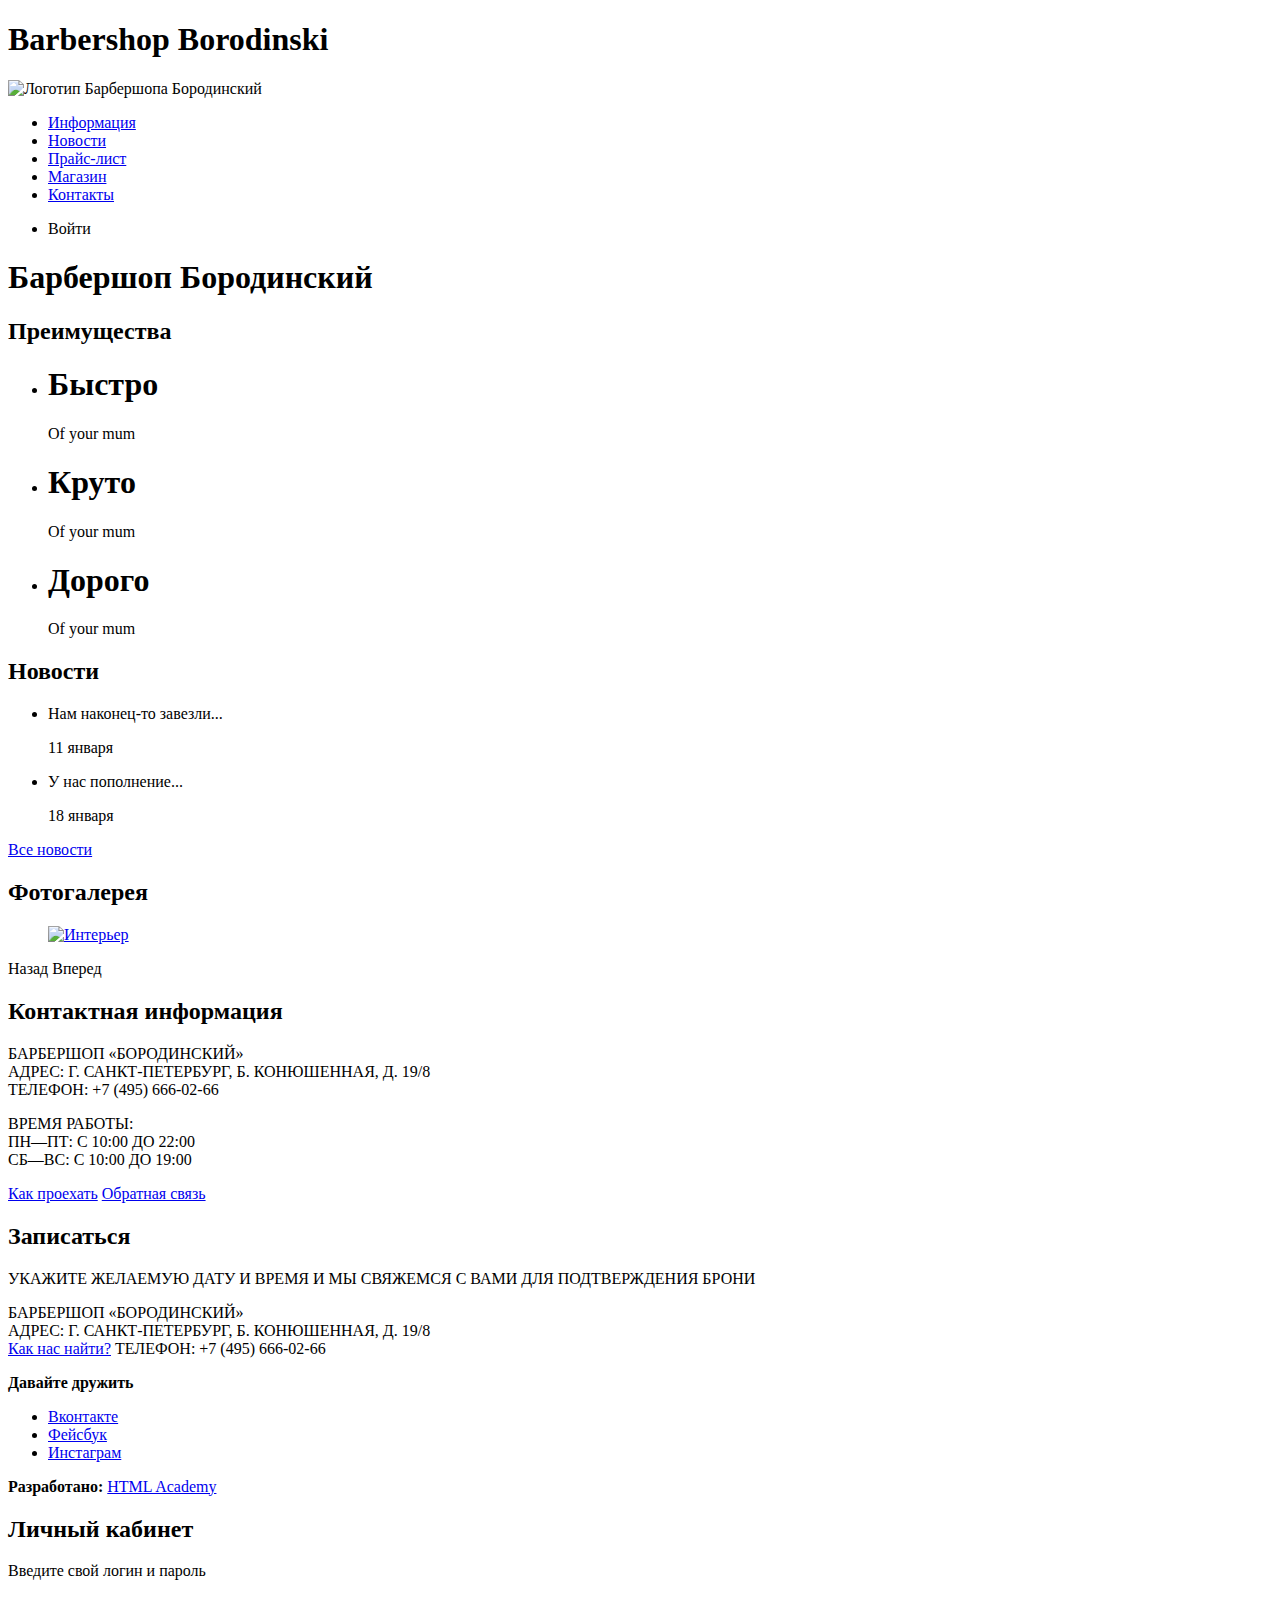
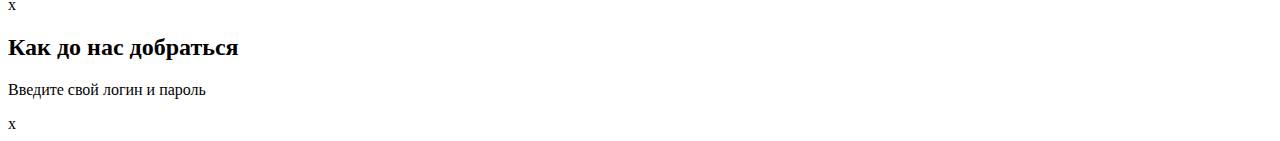
==== index.html @ 5ef3a06b "The first stage is completed" ====
<!DOCTYPE html>
<html lang="en">
<head>
    <meta charset="UTF-8">
    <meta name="viewport" content="width=device-width, initial-scale=1.0">
    <meta http-equiv="X-UA-Compatible" content="ie=edge">
    <title>Barbershop Borodinski</title>
    <link href="style.css" rel="stylesheet" type="text/css">
</head>
    <body class ="home">
        <div class="container">
        <header class="main-header">
            <h1 class="visually-hidden">Barbershop Borodinski</h1>
            
            <nav class="main-navigation">
                <a class="main-header-logo">
                    <img src="img/index-logo.svg" width=368 height=153 alt="Логотип Барбершопа Бородинский">
                </a>
                <ul class="site-navigation">
                    <li ><a href=# class="nav-menu-item">Информация  </a></li>
                    <li ><a href=# class="nav-menu-item">Новости     </a></li>
                    <li ><a href=# class="nav-menu-item">Прайс-лист  </a></li>
                    <li ><a href=# class="nav-menu-item">Магазин     </a></li>
                    <li ><a href=# class="nav-menu-item">Контакты    </a></li>
                </ul>
            </nav>
            <nav class="user-navigation">
                    <ul class="user-menu-list">
                        <li class="login-link">Войти</li>
                    </ul>
            </nav>
        </header>     
           
        
            

        <main class="container">

            <h1 class="visually-hidden"> Барбершоп Бородинский </h1>

            <section class="features">
                    <h2 class="visually-hidden"> Преимущества</h2>
                    <ul class="features-list">
                        <li class="features-item">
                            <h1>Быстро</h1>
                            <p>Of your mum</p>
                        </li>
                        <li class="features-item">
                            <h1>Круто</h1>
                            <p>Of your mum</p>
                        </li>
                        <li class="features-item">
                            <h1>Дорого</h1>
                            <p>Of your mum</p>
                        </li>
                    </ul>
                </section>

            <section class="news">
                <h2 class="news-title">Новости</h2>
                <ul class="news-list">
                    <li class="news-item">
                        <p class="news-text">Нам наконец-то завезли...</p>
                        <time datetime="2016-01-11">11 января</time>
                    </li>
                    <li class="news-item">
                            <p class="news-text">У нас пополнение...</p>
                            <time datetime="2016-01-18">18 января</time>
                        </li>
                </ul>
                <a href="news.html" class="button">Все новости</a>
            </section>

            <section class="gallery">
                <h2 class="photo-title">Фотогалерея</h2>
                <figure class="photo-list">
                    <a href="#">
                        <img src="img/studio.jpg" width="286" height="164" alt="Интерьер">
                    </a>
                </figure>
                <span class="button gallery-button gallery-button-back">Назад</span>
                <span class="button gallery-button gallery-button-next">Вперед</span>
            </section>

            <section class="contacts">
                <h2 class="contacts-title">Контактная информация</h2>
                <p>
                    БАРБЕРШОП «БОРОДИНСКИЙ»<br>
                    АДРЕС: Г. САНКТ-ПЕТЕРБУРГ, Б. КОНЮШЕННАЯ, Д. 19/8<br>
                    ТЕЛЕФОН: +7 (495) 666-02-66
                </p>
                <p>
                    ВРЕМЯ РАБОТЫ:<br>
                    ПН—ПТ: С 10:00 ДО 22:00<br>
                    СБ—ВС: С 10:00 ДО 19:00
                </p>
                <a class="button" href="map.html">Как проехать</a>
                <a class="button" href="contacts.html">Обратная связь</a>
            </section>
            <section class="appointment">
                <h2>Записаться</h2>
                <p class="appointment-info">УКАЖИТЕ ЖЕЛАЕМУЮ ДАТУ И ВРЕМЯ И МЫ СВЯЖЕМСЯ С ВАМИ ДЛЯ ПОДТВЕРЖДЕНИЯ БРОНИ</p>
                <form class="sign-in-form">

                </form>
            </section>

        </main>   
        <footer class="main-footer">

            <p class="footer-contacts">
                    БАРБЕРШОП «БОРОДИНСКИЙ»<br>
                    АДРЕС: Г. САНКТ-ПЕТЕРБУРГ, Б. КОНЮШЕННАЯ, Д. 19/8<br>
                    <a href="map.html">Как нас найти?</a>
                    ТЕЛЕФОН: +7 (495) 666-02-66
            </p>

            <div class="footer-social">
                <b>Давайте дружить</b>
                <ul>
                    <li ><a href=# class="social-button">Вконтакте</a></li>
                    <li ><a href=# class="social-button">Фейсбук  </a></li>
                    <li ><a href=# class="social-button">Инстаграм</a></li>
                </ul>
            </div>
            
            <p class="footer-copyright">
                <b>Разработано:</b>
                <a class="button" href="https://htmlacademy.ru">HTML Academy</a>
            </p>
            
        </footer>
        <section class="modal modal-login">
            <h2> Личный кабинет</h2>
            <p> Введите свой логин и пароль</p>
            <span class="modal-close">x</span>
        </section>
        <section class="modal modal-map">
                <h2 class="visually-hidden"> Как до нас добраться</h2>
                <p> Введите свой логин и пароль</p>
                <span class="modal-close">x</span>
            </section>
    </div>
    </body>
</html>
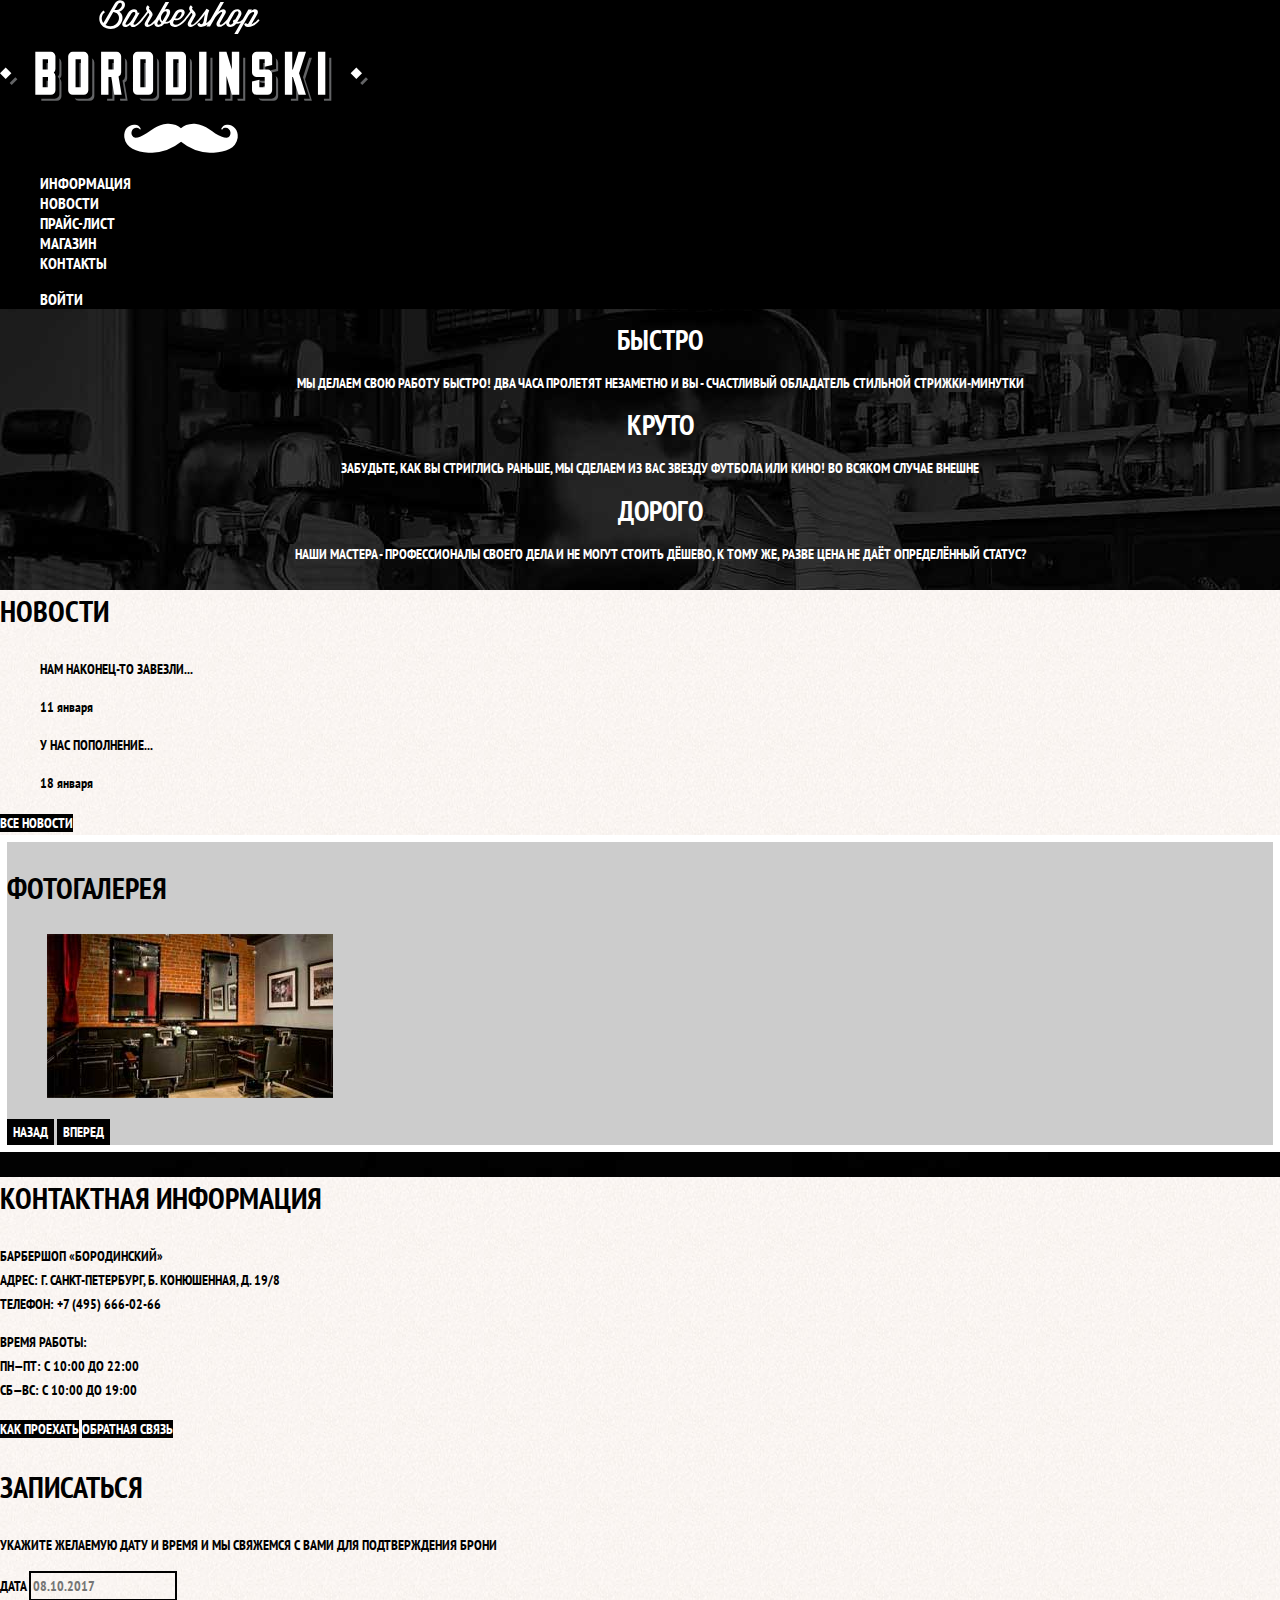
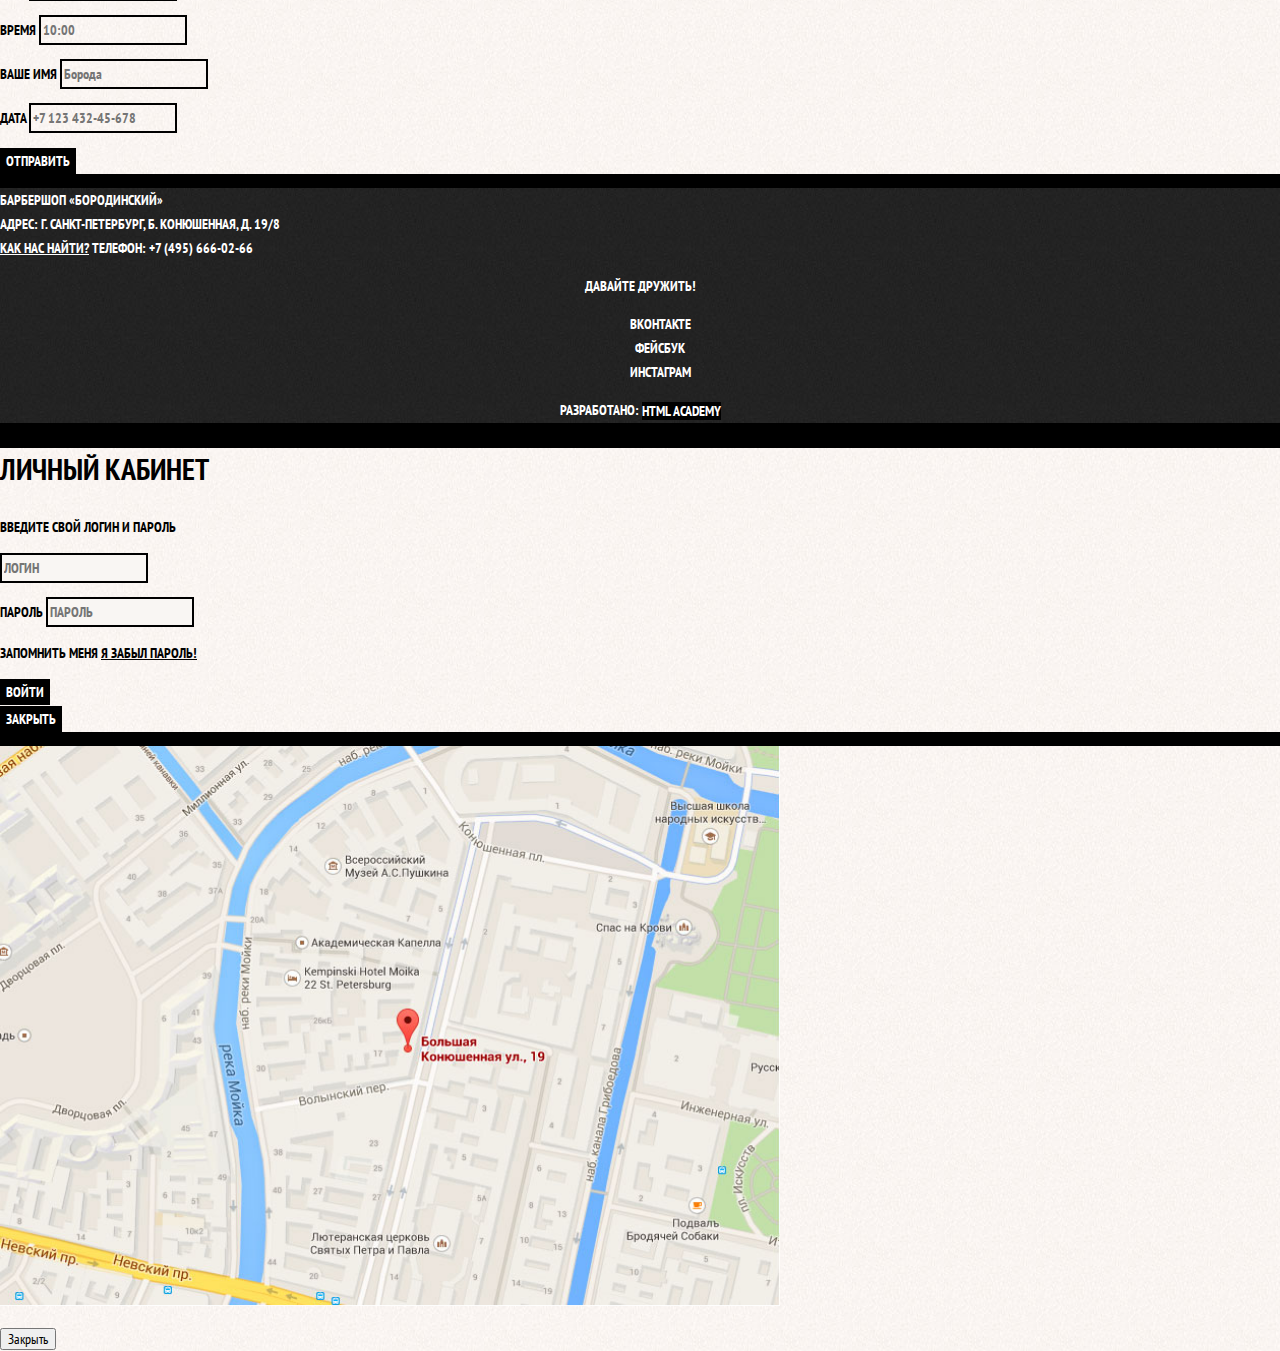
==== commit d9bd717d: "The second stage is completed" ====
--- a/index.html
+++ b/index.html
@@ -5,34 +5,37 @@
     <meta name="viewport" content="width=device-width, initial-scale=1.0">
     <meta http-equiv="X-UA-Compatible" content="ie=edge">
     <title>Barbershop Borodinski</title>
-    <link href="style.css" rel="stylesheet" type="text/css">
+    <link href="https://fonts.googleapis.com/css?family=PT+Sans+Narrow:400,700&amp;subset=cyrillic" rel="stylesheet">
+    <link href="css/normalize.css" rel="stylesheet">
+    <link href="css/style.css" rel="stylesheet" type="text/css">
+
 </head>
     <body class ="home">
         <div class="container">
         <header class="main-header">
             <h1 class="visually-hidden">Barbershop Borodinski</h1>
-            
             <nav class="main-navigation">
                 <a class="main-header-logo">
                     <img src="img/index-logo.svg" width=368 height=153 alt="Логотип Барбершопа Бородинский">
                 </a>
-                <ul class="site-navigation">
-                    <li ><a href=# class="nav-menu-item">Информация  </a></li>
-                    <li ><a href=# class="nav-menu-item">Новости     </a></li>
-                    <li ><a href=# class="nav-menu-item">Прайс-лист  </a></li>
-                    <li ><a href=# class="nav-menu-item">Магазин     </a></li>
-                    <li ><a href=# class="nav-menu-item">Контакты    </a></li>
-                </ul>
-            </nav>
-            <nav class="user-navigation">
-                    <ul class="user-menu-list">
-                        <li class="login-link">Войти</li>
-                    </ul>
+                <div class="main-navigation-wrapper ">
+                    <div class="container">
+                        <ul class="site-navigation">
+                            <li ><a href=# class="nav-menu-item">Информация  </a></li>
+                            <li ><a href=# class="nav-menu-item">Новости     </a></li>
+                            <li ><a href=# class="nav-menu-item">Прайс-лист  </a></li>
+                            <li ><a href=catalog.html class="nav-menu-item">Магазин     </a></li>
+                            <li ><a href=# class="nav-menu-item">Контакты    </a></li>
+                        </ul>
+                        <ul class="user-navigation">
+                            <li class="login-link">
+                                <a href=login.html class="login-link">Войти</a>
+                            </li>
+                        </ul>
+                    </div>
+                </div>
             </nav>
         </header>     
-           
-        
-            
 
         <main class="container">
 
@@ -41,70 +44,89 @@
             <section class="features">
                     <h2 class="visually-hidden"> Преимущества</h2>
                     <ul class="features-list">
-                        <li class="features-item">
+                        <li class="feature-item">
                             <h1>Быстро</h1>
-                            <p>Of your mum</p>
+                            <p>Мы делаем свою работу быстро! Два часа  пролетят незаметно и вы - счастливый обладатель стильной стрижки-минутки</p>
                         </li>
-                        <li class="features-item">
+                        <li class="feature-item">
                             <h1>Круто</h1>
-                            <p>Of your mum</p>
+                            <p>Забудьте, как вы стриглись раньше, мы сделаем из вас звезду футбола или кино! Во всяком случае внешне</p>
                         </li>
-                        <li class="features-item">
+                        <li class="feature-item">
                             <h1>Дорого</h1>
-                            <p>Of your mum</p>
+                            <p>Наши мастера - профессионалы своего дела и не могут стоить дёшево, к тому же, разве цена не даёт определённый статус?</p>
                         </li>
                     </ul>
                 </section>
+            <div class="index-columns">    
+                <section class="news">
+                    <h2 class="news-title">Новости</h2>
+                    <ul class="news-list">
+                        <li class="news-item">
+                            <p class="news-text">Нам наконец-то завезли...</p>
+                            <time datetime="2016-01-11">11 января</time>
+                        </li>
+                        <li class="news-item">
+                                <p class="news-text">У нас пополнение...</p>
+                                <time datetime="2016-01-18">18 января</time>
+                            </li>
+                    </ul>
+                    <a href="news.html" class="button">Все новости</a>
+                </section>
 
-            <section class="news">
-                <h2 class="news-title">Новости</h2>
-                <ul class="news-list">
-                    <li class="news-item">
-                        <p class="news-text">Нам наконец-то завезли...</p>
-                        <time datetime="2016-01-11">11 января</time>
-                    </li>
-                    <li class="news-item">
-                            <p class="news-text">У нас пополнение...</p>
-                            <time datetime="2016-01-18">18 января</time>
-                        </li>
-                </ul>
-                <a href="news.html" class="button">Все новости</a>
-            </section>
-
-            <section class="gallery">
-                <h2 class="photo-title">Фотогалерея</h2>
-                <figure class="photo-list">
-                    <a href="#">
-                        <img src="img/studio.jpg" width="286" height="164" alt="Интерьер">
-                    </a>
-                </figure>
-                <span class="button gallery-button gallery-button-back">Назад</span>
-                <span class="button gallery-button gallery-button-next">Вперед</span>
-            </section>
-
-            <section class="contacts">
-                <h2 class="contacts-title">Контактная информация</h2>
-                <p>
-                    БАРБЕРШОП «БОРОДИНСКИЙ»<br>
-                    АДРЕС: Г. САНКТ-ПЕТЕРБУРГ, Б. КОНЮШЕННАЯ, Д. 19/8<br>
-                    ТЕЛЕФОН: +7 (495) 666-02-66
-                </p>
-                <p>
-                    ВРЕМЯ РАБОТЫ:<br>
-                    ПН—ПТ: С 10:00 ДО 22:00<br>
-                    СБ—ВС: С 10:00 ДО 19:00
-                </p>
-                <a class="button" href="map.html">Как проехать</a>
-                <a class="button" href="contacts.html">Обратная связь</a>
-            </section>
-            <section class="appointment">
-                <h2>Записаться</h2>
-                <p class="appointment-info">УКАЖИТЕ ЖЕЛАЕМУЮ ДАТУ И ВРЕМЯ И МЫ СВЯЖЕМСЯ С ВАМИ ДЛЯ ПОДТВЕРЖДЕНИЯ БРОНИ</p>
-                <form class="sign-in-form">
-
-                </form>
-            </section>
-
+                <section class="gallery">
+                    <h2 class="photo-title">Фотогалерея</h2>
+                    <figure class="photo-list">
+                        <a href="#">
+                            <img src="img/studio.jpg" width="286" height="164" alt="Интерьер">
+                        </a>
+                    </figure>
+                    <button class="button gallery-button gallery-button-back">Назад</button>
+                    <button class="button gallery-button gallery-button-next">Вперед</button>
+                </section>
+            </div>
+            <div class="index-columns">
+                <section class="contacts">
+                    <h2 class="contacts-title">Контактная информация</h2>
+                    <p>
+                        БАРБЕРШОП «БОРОДИНСКИЙ»<br>
+                        АДРЕС: Г. САНКТ-ПЕТЕРБУРГ, Б. КОНЮШЕННАЯ, Д. 19/8<br>
+                        ТЕЛЕФОН: +7 (495) 666-02-66
+                    </p>
+                    <p>
+                        ВРЕМЯ РАБОТЫ:<br>
+                        ПН—ПТ: С 10:00 ДО 22:00<br>
+                        СБ—ВС: С 10:00 ДО 19:00
+                    </p>
+                    <a class="button" href="map.html">Как проехать</a>
+                    <a class="button" href="contacts.html">Обратная связь</a>
+                </section>
+                <section class="appointment">
+                    <h2>Записаться</h2>
+                    <p class="appointment-info">УКАЖИТЕ ЖЕЛАЕМУЮ ДАТУ И ВРЕМЯ И МЫ СВЯЖЕМСЯ С ВАМИ ДЛЯ ПОДТВЕРЖДЕНИЯ БРОНИ</p>
+                    <form class="appointment-form" action="https://echo.htmlacademy.ru" method="post">
+                    
+                        <p class="appointment-item">
+                            <label for="appointment-date">Дата</label>
+                            <input id="appointment-date" type="text" name="date" value="" placeholder="08.10.2017">
+                        </p>
+                        <p class="appointment-item">
+                                <label for="appointment-time">Время</label>
+                                <input id="appointment-time" type="text" name="time" value="" placeholder="10:00">
+                        </p>
+                        <p class="appointment-item">
+                                <label for="appointment-name">Ваше имя</label>
+                                <input id="appointment-name" type="text" name="name" value="" placeholder="Борода">
+                        </p>
+                        <p class="appointment-item">
+                                <label for="appointment-phone">Дата</label>
+                                <input id="appointment-phone" type="tel" name="phone" value="" placeholder="+7 123 432-45-678">
+                        </p>
+                        <button class="button" type="submit">Отправить</button>
+                    
+                    </form>
+                </section>
+            </div>       
         </main>   
         <footer class="main-footer">
 
@@ -116,7 +138,7 @@
             </p>
 
             <div class="footer-social">
-                <b>Давайте дружить</b>
+                <b>Давайте дружить!</b>
                 <ul>
                     <li ><a href=# class="social-button">Вконтакте</a></li>
                     <li ><a href=# class="social-button">Фейсбук  </a></li>
@@ -133,12 +155,35 @@
         <section class="modal modal-login">
             <h2> Личный кабинет</h2>
             <p> Введите свой логин и пароль</p>
-            <span class="modal-close">x</span>
+            <form class="login-form" action="https://echo.htmlacademy.ru" method="post">
+                <p class="login-item">
+                        <label class="visually-hidden" for="user-login">Логин</label>
+                        <input class="login-icon-user" id="user-login" type="text" name="name" value="" placeholder="Логин">
+                </p>
+                <p class="login-item">
+                        <label for="user-password">Пароль</label>
+                        <input id="user-password" type="password" name="password" value="" placeholder="Пароль">
+                </p>
+                <p class="login-password-info">
+                       
+                        <label class="login-checkbox">
+                        <input class="visually-hidden" type="checkbox" name="remember">
+                        Запомнить меня</label>
+                        <span class="checkbox-indicator"></span>
+                        <a class="restore" href="#">Я забыл пароль!</a>
+                </p> 
+                <button class="button" type="submit">Войти</button>
+                
+            </form> 
+
+            <button type="button" class="button modal-close">Закрыть</button>
         </section>
         <section class="modal modal-map">
                 <h2 class="visually-hidden"> Как до нас добраться</h2>
-                <p> Введите свой логин и пароль</p>
-                <span class="modal-close">x</span>
+                <p> <img src="img/map.jpg" width="780" height="560" alt="Офис компании БАРБЕРШОП «БОРОДИНСКИЙ»
+                    АДРЕС: Г. САНКТ-ПЕТЕРБУРГ, Б. КОНЮШЕННАЯ, Д. 19/8">
+                </p>
+                <button type="button" class="modal-close">Закрыть</button>
             </section>
     </div>
     </body>
--- a/css/style.css
+++ b/css/style.css
@@ -0,0 +1,299 @@
+﻿body{
+    margin: 0;
+    padding: 0;
+    font-family: "PT Sans Narrow", Arial, sans-serif;
+    font-size: 14px;
+    line-height: 24px;
+    font-weight: 700;
+    color: #ffffff;
+    text-transform: uppercase;
+
+    background-color: #000000;
+    background-image: url("../img/bg.jpg");
+    background-position: top center;
+    background-repeat: no-repeat;
+}
+.inner-page{
+    color: #000000;
+    background-color: #f9f6f3;
+    background-image: url("../img/c-bg.jpg");
+    background-position: 0 0;
+    background-repeat: repeat;
+}
+.container {
+    width: 940;
+    margin: auto auto;
+}
+.page-title{
+font-size:30px;
+line-height:42px;
+}
+.breadcrumbs{
+    list-style: none;
+}
+.breadcrumbs a{
+    color: #000000;
+}
+.breadcrumbs a:hover,
+.breadcrumbs a:focus{
+    text-decoration: underline;
+}
+.breadcrumbs-current{
+    color: #aba9a7;
+}
+.filter fieldset{
+border: none;
+}
+.filter legend{
+    font-size:24 px;
+    line-height: 30px;
+}
+.filter ul{
+    list-style:none;
+    line-height: 18px;
+}
+.filter-input:hover +label,
+.filter-input:focus +label{
+    color: #663d15;
+}
+.filter-input:disabled +label{
+    color:#000000;
+    opacity: 0.5;
+}
+.catalog-list{
+    list-style: none;
+}
+.catalog-item{
+    background-color: #f8f8f8;
+    box-shadow: 0 0 10px rgba(0,0,0,0.1);
+}
+.catalog-item:hover{
+    background-color: #f8f8f8;
+    box-shadow: 0 0 10px rgba(0,0,0,0.2);
+}
+.catalog-item a{
+    color: #000000;
+}
+.catalog-item h3{
+    font-size:14px;
+    line-height:18px
+}
+.catalog-category{
+    text-transform:none;
+}
+.catalog-item-price b{
+    font-size:14px;
+    line-height: 20px;
+    text-align: center;
+    background-color: #e5e5e5;
+}
+.catalog-item-price .button{
+    line-height: 20px;
+    color: #ffffff;
+}
+.pagination-item a{
+    color: #ffffff;
+    background-color: #000000;
+}
+.pagination-item a:hover,
+.pagination-item a:focus,
+.pagination-item a:active{
+    background-color: #663d15;
+}
+.pagination-item-current a{
+    color: #000000;
+    background-color: #ffffff;
+}
+.pagination-item-current a:hover,
+.pagination-item-current a:focus,
+.pagination-item-current a:active{
+    color:#000000;
+    background-color: #ffffff;
+}
+a
+{
+    text-decoration: none;
+}
+.button{
+    font: inherit;
+
+    text-align:center;
+    color: #ffffff;
+    vertical-align: middle;
+    text-transform: uppercase;
+
+    background-color: #000000;
+    border: none;
+}
+.button:hover,
+.button:focus,
+.button:active {
+    background-color: #663d15;
+}
+.main-navigation
+{
+    font-size:16px;
+    line-height: 20px;
+    color:#ffffff;
+    background-color: #000000;
+}
+
+
+.site-navigation, .user-navigation{
+    list-style: none;
+}
+
+.site-navigation a,
+.user-navigation a{
+    color:#ffffff;
+}
+.site-navigation a:hover,
+.site-navigation a:focus,
+.user-navigation a:hover,
+.user-navigation a:focus{
+    color:#242424;
+}
+
+.features-list{
+    list-style:none;
+}
+.feature-item{
+    text-align: center;
+}
+.feature-item h3{
+    font-size: 30px;
+    line-height: 42px;
+}
+.index-columns{
+    
+    color: #000000;
+    font-weight: 900;   
+    background-color: #f8f5f2;
+    background-image: url("../img/c-bg.jpg");
+    background-position:0 0;
+    background-repeat: repeat; 
+    
+}
+.index-columns h2 {
+    font-size: 30px;
+    line-height: 42px;
+}
+.news-list{
+    list-style:none;
+}
+.news-item time{
+    text-transform: none;
+}
+.gallery{
+    background-color: #cccccc;
+    border: 7px solid #ffffff;
+}
+.appointment-item input{
+    font: inherit;
+    background-color: transparent;
+    border: 2px solid #000000; 
+}
+.appointment-item input:focus{
+    border-color: #663d15;
+}
+.product-photo-preview{
+    list-style: none;
+}
+.product-photo-preview li{
+    background-color: #f8f8f8;
+    box-shadow: 0 0 10px rgba(0,0,0,0.1);
+}
+.product-photo-full{
+    background-color: #f8f8f8;
+    box-shadow: 0 0 10px rgba(0,0,0,0.1);
+}
+.product-article{
+    text-align: right;
+    color: #aeaeae;
+}
+.product-price b{
+    line-height: 20px;
+    text-align: center;
+    background-color: #e5e5e5;
+}
+.product h3{
+    font-size: 24px;
+    line-height: 30px;
+}
+.product ul{
+    list-style: none;
+}
+.main-footer{
+    color:#ffffff;
+
+    background-color: #212121;
+    background-image: url("../img/f-bg.jpg");
+    background-position:0 0;
+    background-repeat:repeat;
+}
+.footer-contacts a{
+    color: #ffffff;
+    text-decoration: underline;
+}
+.footer-contacts a:hover,
+.footer-contacts a:focus{
+    text-decoration: none;
+}
+.footer-social{
+    text-align: center;
+}
+.footer-social ul{
+    list-style: none;
+}
+
+.social-button{
+color:#fff;
+}
+.footer-copyright{
+    text-align:center;
+}
+.footer-copyright .button:hover,
+.footer-copyright .button:focus {
+    color: #000000;
+    background-color: #ffffff;
+}
+.modal {
+    color: #000000;
+    
+    background-color: #f8f3f0;
+    background-image: url("../img/c-bg.jpg");
+    background-position: 0 0;
+    background-repeat: repeat;
+}
+.modal h2{
+    font-size: 30px;
+    line-height: 42px;
+}
+
+.login-form input[type="text"],
+.login-form input[type="password"] {
+    font: inherit;
+    color: #000000;
+    text-transform: uppercase;
+
+    background-color: #f9f6f3;
+    border: 2px solid #000000;
+}
+.login-form input:focus{
+    border-color: #663d15;
+}
+.login-checkbox:hover,
+.login-checkbox:focus{
+    color:#663d15;
+}
+.restore {
+    color: #000000;
+    text-decoration: underline;
+}
+.restore:hover,
+.restore:active{
+    text-decoration: none;
+}
+.visually-hidden{
+    display: none;
+}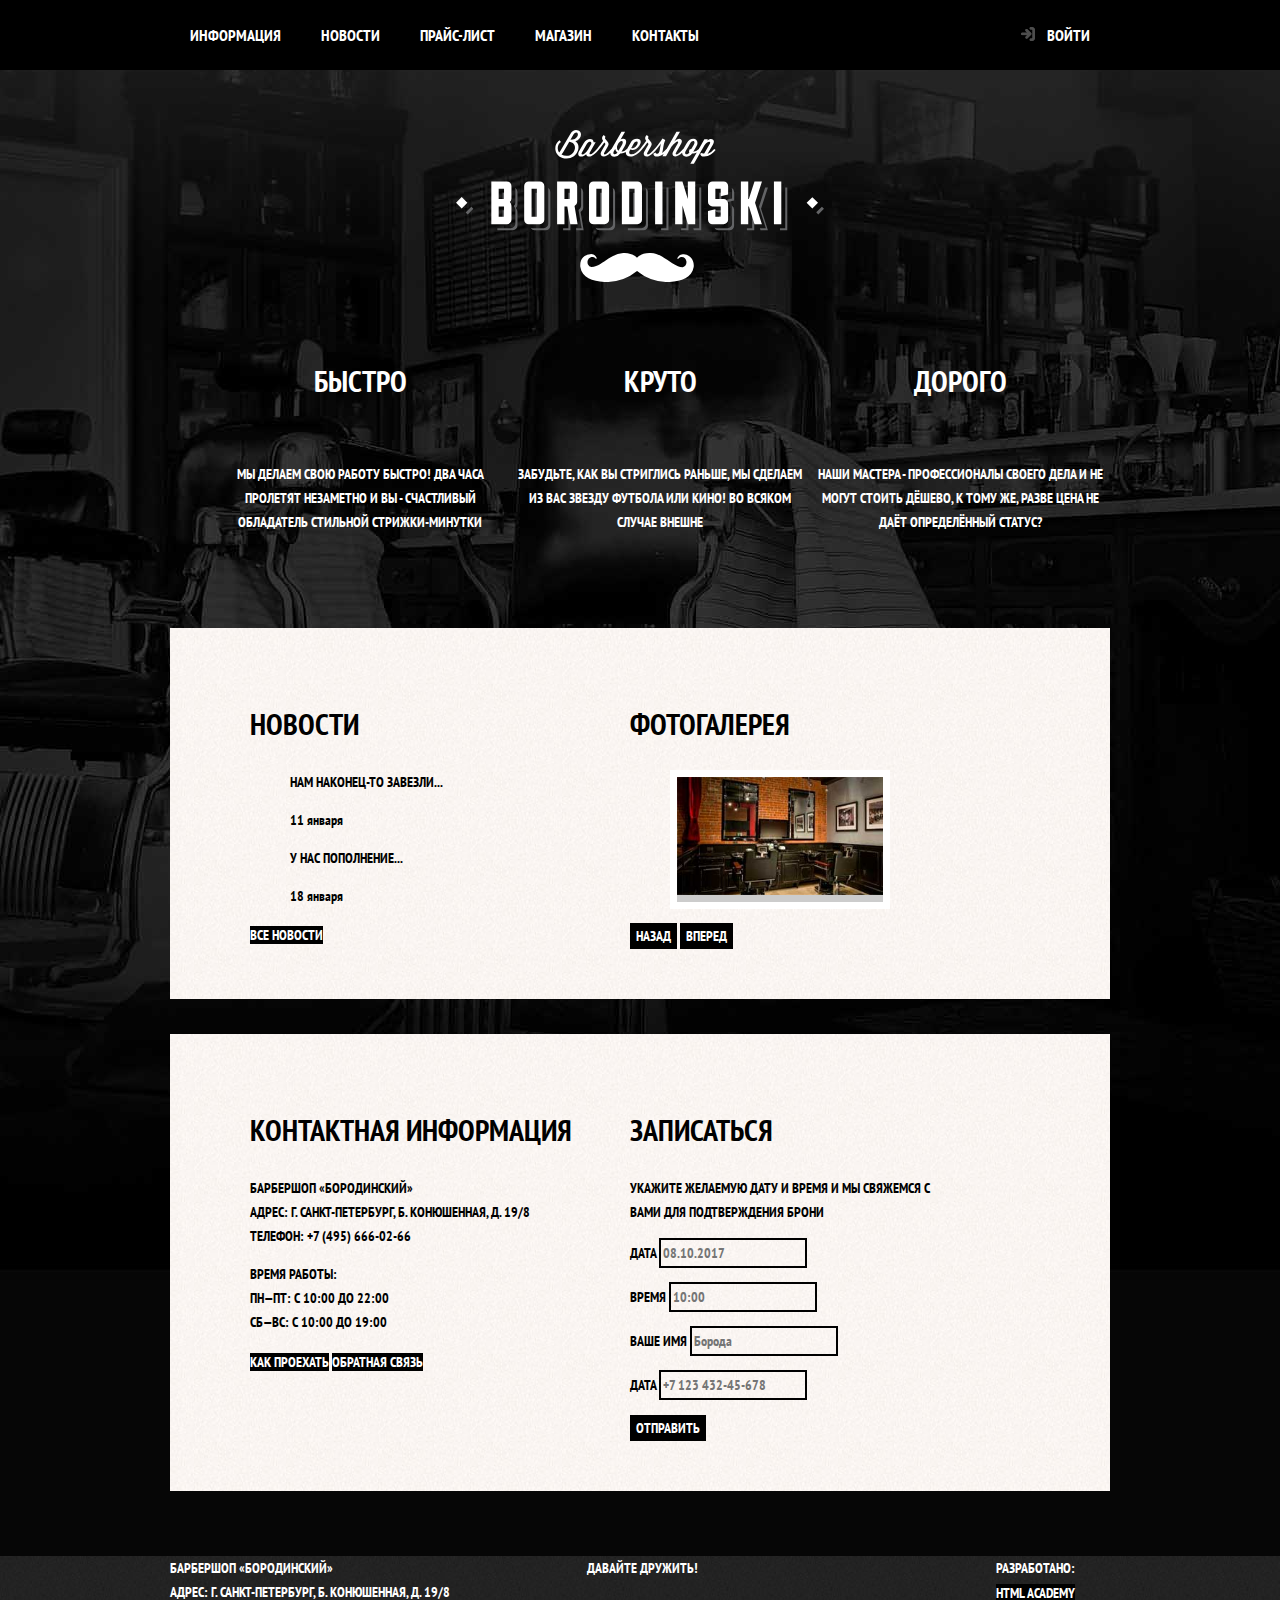
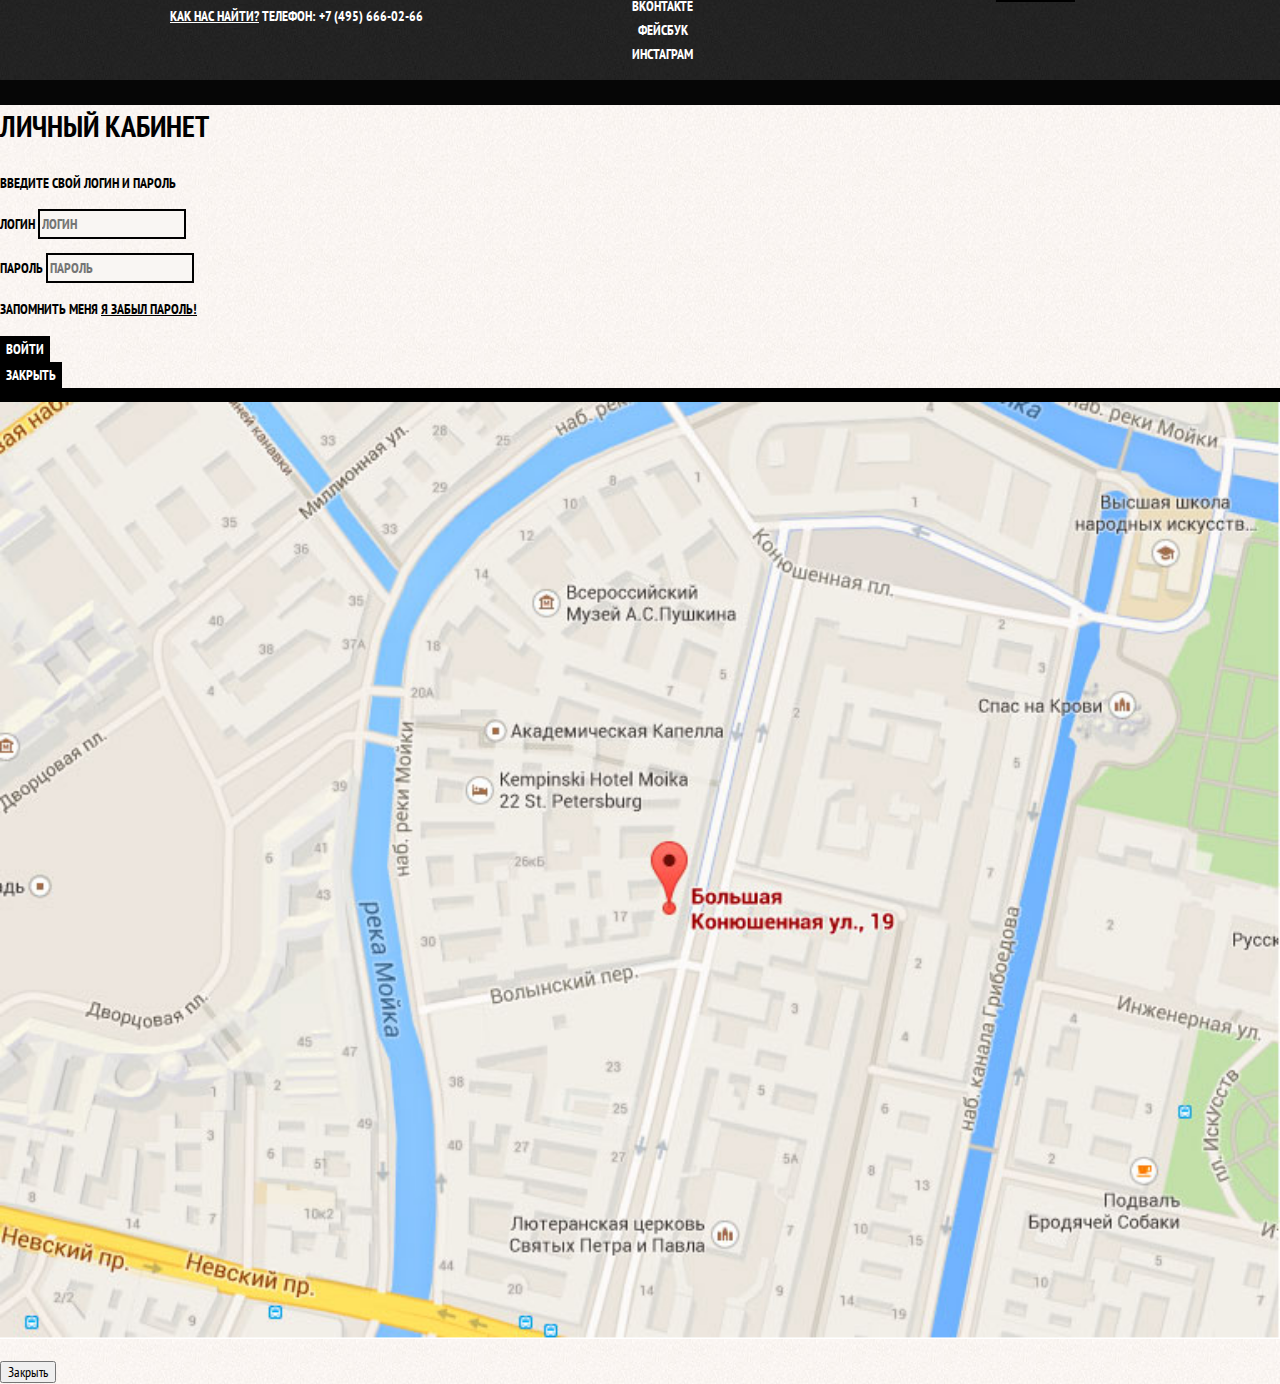
==== commit ecfd7d11: "The Third Stage is done" ====
--- a/index.html
+++ b/index.html
@@ -11,14 +11,13 @@
 
 </head>
     <body class ="home">
-        <div class="container">
         <header class="main-header">
             <h1 class="visually-hidden">Barbershop Borodinski</h1>
             <nav class="main-navigation">
                 <a class="main-header-logo">
                     <img src="img/index-logo.svg" width=368 height=153 alt="Логотип Барбершопа Бородинский">
                 </a>
-                <div class="main-navigation-wrapper ">
+                <div class="main-navigation-wrapper">
                     <div class="container">
                         <ul class="site-navigation">
                             <li ><a href=# class="nav-menu-item">Информация  </a></li>
@@ -28,7 +27,7 @@
                             <li ><a href=# class="nav-menu-item">Контакты    </a></li>
                         </ul>
                         <ul class="user-navigation">
-                            <li class="login-link">
+                            <li>
                                 <a href=login.html class="login-link">Войти</a>
                             </li>
                         </ul>
@@ -45,15 +44,15 @@
                     <h2 class="visually-hidden"> Преимущества</h2>
                     <ul class="features-list">
                         <li class="feature-item">
-                            <h1>Быстро</h1>
+                            <h3>Быстро</h3>
                             <p>Мы делаем свою работу быстро! Два часа  пролетят незаметно и вы - счастливый обладатель стильной стрижки-минутки</p>
                         </li>
                         <li class="feature-item">
-                            <h1>Круто</h1>
+                            <h3>Круто</h3>
                             <p>Забудьте, как вы стриглись раньше, мы сделаем из вас звезду футбола или кино! Во всяком случае внешне</p>
                         </li>
                         <li class="feature-item">
-                            <h1>Дорого</h1>
+                            <h3>Дорого</h3>
                             <p>Наши мастера - профессионалы своего дела и не могут стоить дёшево, к тому же, разве цена не даёт определённый статус?</p>
                         </li>
                     </ul>
@@ -76,7 +75,7 @@
 
                 <section class="gallery">
                     <h2 class="photo-title">Фотогалерея</h2>
-                    <figure class="photo-list">
+                    <figure class="gallery-content">
                         <a href="#">
                             <img src="img/studio.jpg" width="286" height="164" alt="Интерьер">
                         </a>
@@ -129,35 +128,35 @@
             </div>       
         </main>   
         <footer class="main-footer">
+            <div class="container">
+                <p class="footer-contacts">
+                        БАРБЕРШОП «БОРОДИНСКИЙ»<br>
+                        АДРЕС: Г. САНКТ-ПЕТЕРБУРГ, Б. КОНЮШЕННАЯ, Д. 19/8<br>
+                        <a href="map.html">Как нас найти?</a>
+                        ТЕЛЕФОН: +7 (495) 666-02-66
+                </p>
 
-            <p class="footer-contacts">
-                    БАРБЕРШОП «БОРОДИНСКИЙ»<br>
-                    АДРЕС: Г. САНКТ-ПЕТЕРБУРГ, Б. КОНЮШЕННАЯ, Д. 19/8<br>
-                    <a href="map.html">Как нас найти?</a>
-                    ТЕЛЕФОН: +7 (495) 666-02-66
-            </p>
-
-            <div class="footer-social">
-                <b>Давайте дружить!</b>
-                <ul>
-                    <li ><a href=# class="social-button">Вконтакте</a></li>
-                    <li ><a href=# class="social-button">Фейсбук  </a></li>
-                    <li ><a href=# class="social-button">Инстаграм</a></li>
-                </ul>
+                <div class="footer-social">
+                    <b>Давайте дружить!</b>
+                    <ul>
+                        <li ><a href=# class="social-button">Вконтакте</a></li>
+                        <li ><a href=# class="social-button">Фейсбук  </a></li>
+                        <li ><a href=# class="social-button">Инстаграм</a></li>
+                    </ul>
+                </div>
+                
+                <p class="footer-copyright">
+                    <b>Разработано:</b><br>
+                    <a class="button" href="https://htmlacademy.ru">HTML Academy</a>
+                </p>
             </div>
-            
-            <p class="footer-copyright">
-                <b>Разработано:</b>
-                <a class="button" href="https://htmlacademy.ru">HTML Academy</a>
-            </p>
-            
         </footer>
         <section class="modal modal-login">
             <h2> Личный кабинет</h2>
             <p> Введите свой логин и пароль</p>
             <form class="login-form" action="https://echo.htmlacademy.ru" method="post">
                 <p class="login-item">
-                        <label class="visually-hidden" for="user-login">Логин</label>
+                        <label for="user-login">Логин</label>
                         <input class="login-icon-user" id="user-login" type="text" name="name" value="" placeholder="Логин">
                 </p>
                 <p class="login-item">
--- a/css/style.css
+++ b/css/style.css
@@ -1,4 +1,5 @@
 ﻿body{
+   
     margin: 0;
     padding: 0;
     font-family: "PT Sans Narrow", Arial, sans-serif;
@@ -13,6 +14,10 @@
     background-position: top center;
     background-repeat: no-repeat;
 }
+img{
+    width: 100%;
+    height: auto;
+}
 .inner-page{
     color: #000000;
     background-color: #f9f6f3;
@@ -29,6 +34,7 @@
 line-height:42px;
 }
 .breadcrumbs{
+    
     list-style: none;
 }
 .breadcrumbs a{
@@ -153,25 +159,47 @@
 .user-navigation a:focus{
     color:#242424;
 }
-
+.features{
+    margin-bottom: 80px;
+}
 .features-list{
     list-style:none;
+    display:flex;
+    justify-content: space-between;
 }
 .feature-item{
     text-align: center;
+    width:300px;
 }
 .feature-item h3{
+    margin: 0;
+    margin-bottom: 60px;
     font-size: 30px;
     line-height: 42px;
 }
+.news{
+    width:380px;
+}
+.gallery{
+    width: 300px;
+}
+.appointment
+{
+    width:300px;
+}
+.contacts{
+    width:380px;
+}
 .index-columns{
-    
+    padding: 50px 80px;
+    display:flex;
     color: #000000;
     font-weight: 900;   
     background-color: #f8f5f2;
     background-image: url("../img/c-bg.jpg");
     background-position:0 0;
     background-repeat: repeat; 
+    margin-bottom: 35px;
     
 }
 .index-columns h2 {
@@ -184,9 +212,10 @@
 .news-item time{
     text-transform: none;
 }
-.gallery{
+.gallery-content{
     background-color: #cccccc;
     border: 7px solid #ffffff;
+   
 }
 .appointment-item input{
     font: inherit;
@@ -225,15 +254,22 @@
 }
 .main-footer{
     color:#ffffff;
-
+    margin-top: 65px;
     background-color: #212121;
     background-image: url("../img/f-bg.jpg");
     background-position:0 0;
     background-repeat:repeat;
 }
+.footer-contacts{
+    width: 320px;
+    margin: 0;
+    margin-right: 80px;
+}
 .footer-contacts a{
     color: #ffffff;
     text-decoration: underline;
+    
+   
 }
 .footer-contacts a:hover,
 .footer-contacts a:focus{
@@ -241,6 +277,7 @@
 }
 .footer-social{
     text-align: center;
+    width: 145px;
 }
 .footer-social ul{
     list-style: none;
@@ -251,11 +288,18 @@
 }
 .footer-copyright{
     text-align:center;
+    width: 150px;
+    margin:0;
+    margin-left: auto;
 }
 .footer-copyright .button:hover,
 .footer-copyright .button:focus {
     color: #000000;
     background-color: #ffffff;
+}
+.main-footer .container{
+    display: flex;
+    
 }
 .modal {
     color: #000000;
@@ -294,6 +338,205 @@
 .restore:active{
     text-decoration: none;
 }
-.visually-hidden{
-    display: none;
-}+.visually-hidden:not(:focus):not(:active),
+input[type="checkbox"].visually-hidden,
+input[type="radio"].visually-hidden{
+    position: absolute;
+    width: 1px;
+    height: 1px;
+    margin: -1px;
+    border: 0;
+    padding: 0;
+    white-space: nowrap;
+    clip-path: inset(100%);
+    clip: rect(0 0 0 0);
+    overflow: hidden;
+
+}
+
+/* ----- Сеточные Стили ------ */
+
+.main-header{
+    margin-bottom: 75px;
+
+}
+.inner-page .main-header {
+    display:block;
+    
+    margin-bottom: 50px;
+
+   background-color: #000000;
+}
+.inner-page .main-header-logo{
+    order: 0;
+    width: 111px;
+    height: 24px;
+    padding: 23px 20px;
+}
+
+.inner-page .main-navigation{
+    align-items:flex-start;
+    flex-direction:row;
+    
+}
+.inner-page .user-navigation{
+    margin-left: auto;
+}
+.page-title{
+    margin: 0;
+    margin-bottom: 15px;
+    padding: 0;
+    
+}
+.main-navigation{
+    display: flex;
+    flex-direction: column;
+    align-items: center;
+    /* Временно для сетки */
+    min-height: 285px;
+    background-color: transparent; 
+}
+.main-header-logo{
+    width: 368px;
+    height: 153px;
+    order: 2
+}
+.site-navigation{
+    margin:0;
+    padding:0;
+    display: flex;
+    list-style: none;
+    /* Временно для сетки */
+    min-height: 70px;
+}
+.site-navigation a,
+.user-navigation a{
+ display: block;
+ padding: 25px 20px;
+}
+.user-navigation{
+    display: flex;
+    margin:0;
+    padding:0;
+    max-width: 140;
+    list-style: none;
+    /* Временно для сетки */
+    min-height: 70px;
+}
+.user-navigation .login-link{
+    position: relative;
+    padding-left: 50px;
+}
+.login-link::before{
+    content: "";
+    position:absolute;
+    top: 27px;
+    left: 24px;
+    width: 16px;
+   background-repeat: no-repeat;
+    background-image: url(../img/log-in.png);
+    height: 18px;
+}
+.login-link:hover::before,
+.login-link:focus::before,
+.login-link:active::before{
+    background-image: url(../img/log-in-a.png);
+}
+.main-navigation-wrapper{
+    width:100%;
+    margin-bottom:60px;
+    background: #000000;
+    color: #ffffff;
+   
+}
+.main-navigation-wrapper .container{
+    display:flex;
+    justify-content: space-between;
+}
+.container{
+    width: 940px;
+    margin: 0 auto;
+    padding: 0 10px;
+}
+.breadcrumbs{
+    display: flex;
+    
+    padding: 0;
+    margin: 0;
+    margin-bottom: 50px;
+}
+.breadcrumbs a{
+    display: block;
+   
+    min-width:50px;
+
+    margin-right: 20px;
+    text-align: center;
+}
+.filters{
+    width: 180px;
+
+    min-height: 690px;
+}
+.catalog{
+    width: 700px;
+
+    min-height: 690px;
+}
+.catalog-columns{
+    display: flex;
+    justify-content: space-between;
+}
+.catalog-list{
+    padding: 0;
+    margin: 0;
+    list-style: none;
+    display: flex;
+    flex-wrap:wrap;
+    margin-bottom:25px;
+}
+.catalog-item:nth-child(3n) {
+    margin-right: 0;
+}
+.catalog-item{
+    width: 220px;
+    min-height: 285px;
+    margin-bottom:20;
+    margin-right: 20px;
+}
+.pagination-list{
+    padding: 0;
+    margin: 0;
+    list-style: none;
+    min-height: 15px;
+    display: flex;
+}
+.pagination-item a{
+    display: block;
+    width:15px;
+
+    margin-right: 5px;
+    text-align: center;
+}
+
+.inner-page .main-footer {
+    margin-top: 45px;
+}
+
+.product-photos{
+    width: 460px;
+    
+}
+.product{
+    width:390px;
+}
+.product-photo-preview{
+    display: flex;
+ justify-items: left;
+}
+.product-photo-preview li{
+    margin-right: 5;
+}
+.product-photo-preview  li:nth-child(3n){
+    margin-right: 0;
+}
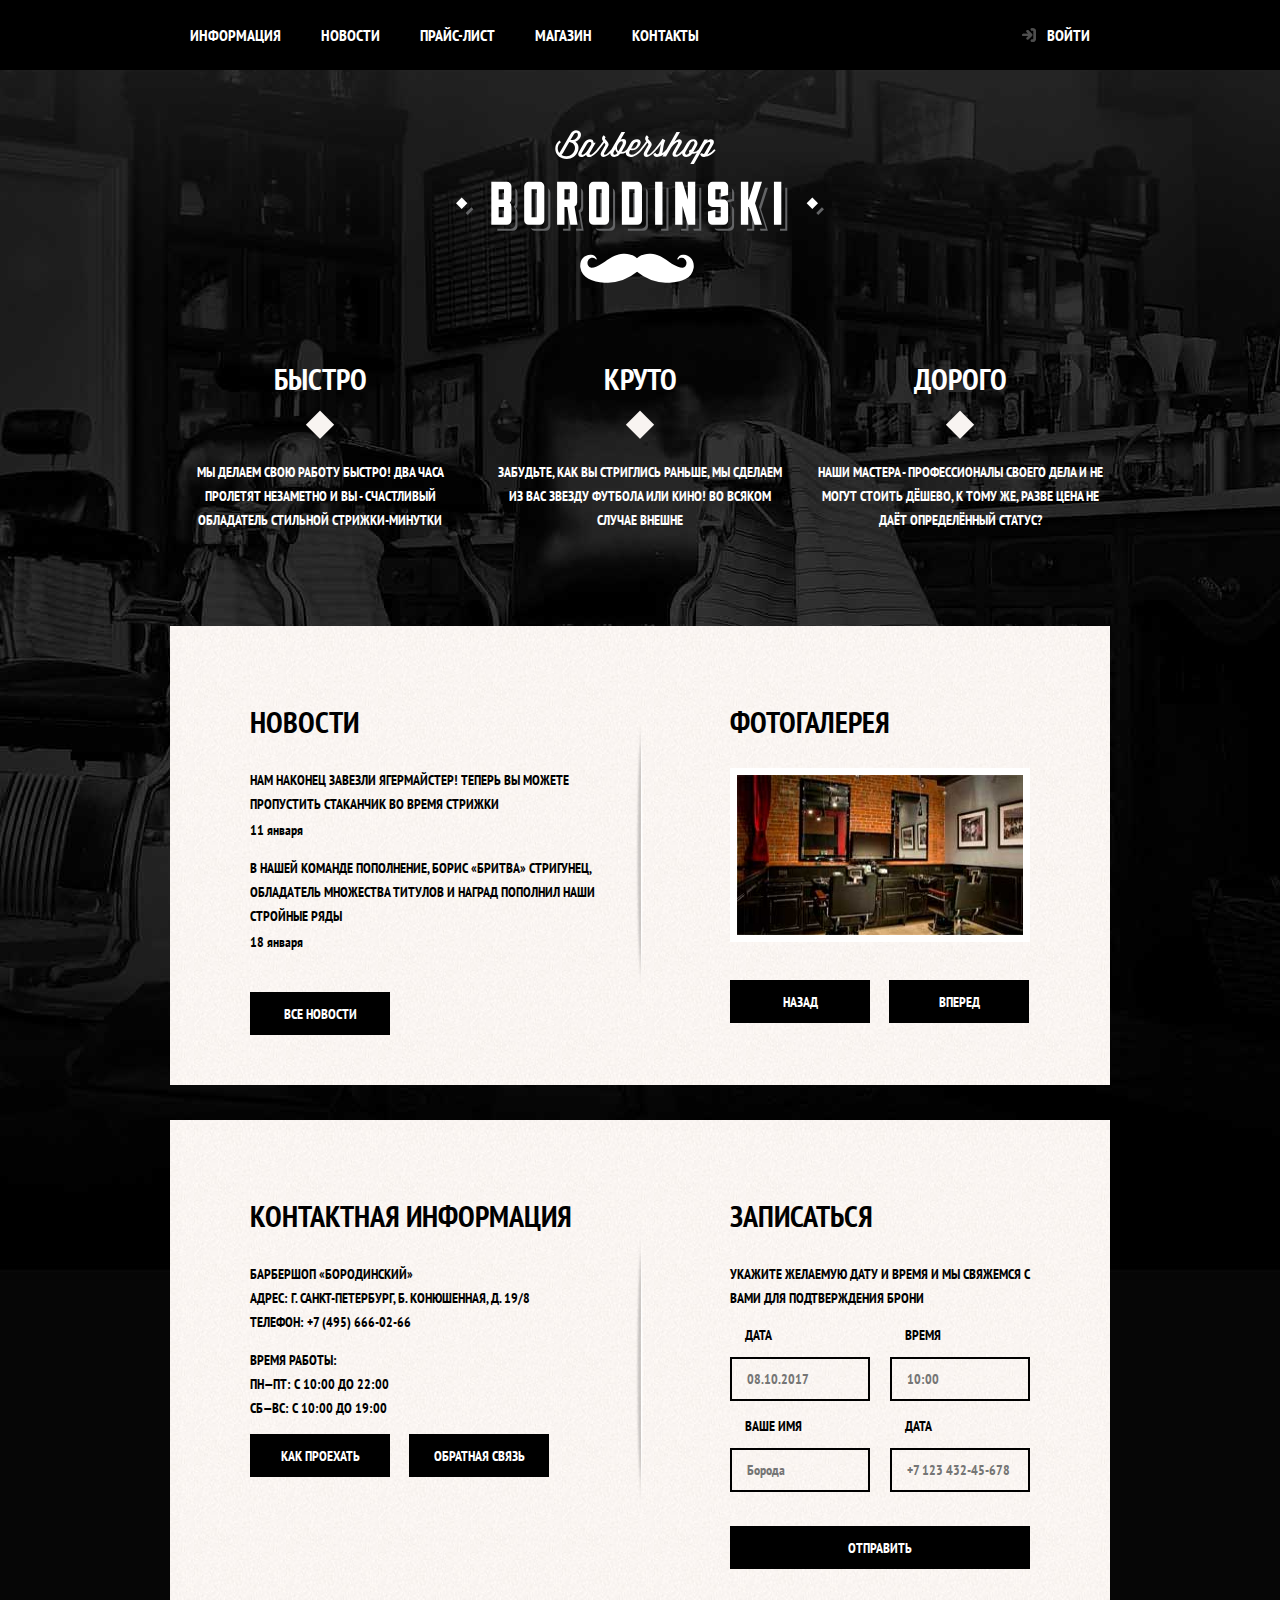
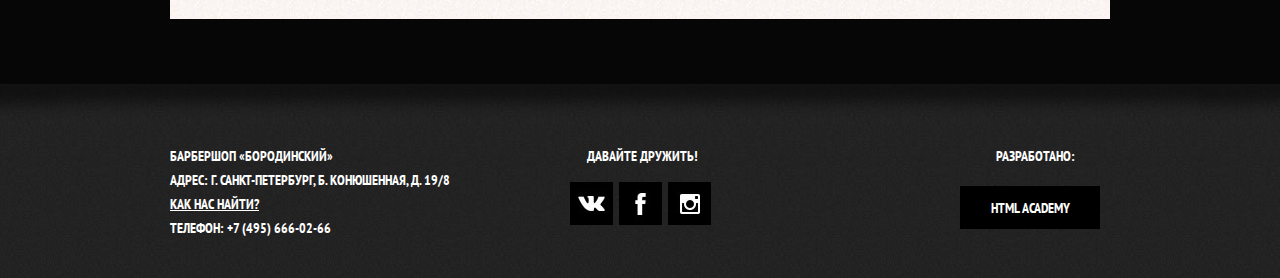
==== commit aa218ecf: "The fourth stage is completed" ====
--- a/index.html
+++ b/index.html
@@ -62,12 +62,13 @@
                     <h2 class="news-title">Новости</h2>
                     <ul class="news-list">
                         <li class="news-item">
-                            <p class="news-text">Нам наконец-то завезли...</p>
+                            <p class="news-text">НАМ НАКОНЕЦ ЗАВЕЗЛИ ЯГЕРМАЙСТЕР!  ТЕПЕРЬ ВЫ МОЖЕТЕ ПРОПУСТИТЬ СТАКАНЧИК ВО ВРЕМЯ СТРИЖКИ
+                            </p>
                             <time datetime="2016-01-11">11 января</time>
                         </li>
                         <li class="news-item">
-                                <p class="news-text">У нас пополнение...</p>
-                                <time datetime="2016-01-18">18 января</time>
+                                <p class="news-text">В НАШЕЙ КОМАНДЕ ПОПОЛНЕНИЕ, БОРИС «БРИТВА» СТРИГУНЕЦ, ОБЛАДAТЕЛЬ МНОЖЕСТВА ТИТУЛОВ И НАГРАД ПОПОЛНИЛ НАШИ СТРОЙНЫЕ РЯДЫ</p>
+                                <time class="last-date" datetime="2016-01-18">18 января</time>
                             </li>
                     </ul>
                     <a href="news.html" class="button">Все новости</a>
@@ -77,7 +78,7 @@
                     <h2 class="photo-title">Фотогалерея</h2>
                     <figure class="gallery-content">
                         <a href="#">
-                            <img src="img/studio.jpg" width="286" height="164" alt="Интерьер">
+                            <img src="img/studio.jpg" width="286" height="160" alt="Интерьер">
                         </a>
                     </figure>
                     <button class="button gallery-button gallery-button-back">Назад</button>
@@ -105,23 +106,27 @@
                     <p class="appointment-info">УКАЖИТЕ ЖЕЛАЕМУЮ ДАТУ И ВРЕМЯ И МЫ СВЯЖЕМСЯ С ВАМИ ДЛЯ ПОДТВЕРЖДЕНИЯ БРОНИ</p>
                     <form class="appointment-form" action="https://echo.htmlacademy.ru" method="post">
                     
-                        <p class="appointment-item">
-                            <label for="appointment-date">Дата</label>
-                            <input id="appointment-date" type="text" name="date" value="" placeholder="08.10.2017">
-                        </p>
-                        <p class="appointment-item">
-                                <label for="appointment-time">Время</label>
-                                <input id="appointment-time" type="text" name="time" value="" placeholder="10:00">
-                        </p>
-                        <p class="appointment-item">
-                                <label for="appointment-name">Ваше имя</label>
-                                <input id="appointment-name" type="text" name="name" value="" placeholder="Борода">
-                        </p>
-                        <p class="appointment-item">
-                                <label for="appointment-phone">Дата</label>
-                                <input id="appointment-phone" type="tel" name="phone" value="" placeholder="+7 123 432-45-678">
-                        </p>
-                        <button class="button" type="submit">Отправить</button>
+                        <div class="input-group">
+                            <p class="appointment-item">
+                                <label for="appointment-date">Дата</label>
+                                <input id="appointment-date" type="text" name="date" value="" placeholder="08.10.2017">
+                            </p>
+                            <p class="appointment-item">
+                                    <label for="appointment-time">Время</label>
+                                    <input id="appointment-time" type="text" name="time" value="" placeholder="10:00">
+                            </p>
+                       </div>
+                       <div class="input-group">
+                            <p class="appointment-item">
+                                    <label for="appointment-name">Ваше имя</label>
+                                    <input id="appointment-name" type="text" name="name" value="" placeholder="Борода">
+                            </p>
+                            <p class="appointment-item">
+                                    <label for="appointment-phone">Дата</label>
+                                    <input id="appointment-phone" type="tel" name="phone" value="" placeholder="+7 123 432-45-678">
+                            </p>
+                        </div>
+                        <button class="button submit-button" type="submit">Отправить</button>
                     
                     </form>
                 </section>
@@ -132,58 +137,58 @@
                 <p class="footer-contacts">
                         БАРБЕРШОП «БОРОДИНСКИЙ»<br>
                         АДРЕС: Г. САНКТ-ПЕТЕРБУРГ, Б. КОНЮШЕННАЯ, Д. 19/8<br>
-                        <a href="map.html">Как нас найти?</a>
+                        <a href="map.html">Как нас найти?</a><br>
                         ТЕЛЕФОН: +7 (495) 666-02-66
                 </p>
 
                 <div class="footer-social">
                     <b>Давайте дружить!</b>
-                    <ul>
-                        <li ><a href=# class="social-button">Вконтакте</a></li>
-                        <li ><a href=# class="social-button">Фейсбук  </a></li>
-                        <li ><a href=# class="social-button">Инстаграм</a></li>
+                    <ul class="footer-list">
+                        <li ><a href=# class="social-button vk"></a></li>
+                        <li ><a href=# class="social-button fb"></a></li>
+                        <li ><a href=# class="social-button inst"></a></li>
                     </ul>
                 </div>
                 
                 <p class="footer-copyright">
-                    <b>Разработано:</b><br>
+                    <b>Разработано:</b>
                     <a class="button" href="https://htmlacademy.ru">HTML Academy</a>
                 </p>
             </div>
         </footer>
-        <section class="modal modal-login">
+        <section class="modal modal-login" >
             <h2> Личный кабинет</h2>
-            <p> Введите свой логин и пароль</p>
+            <p> Введите пожалуйста свой логин и пароль</p>
             <form class="login-form" action="https://echo.htmlacademy.ru" method="post">
                 <p class="login-item">
                         <label for="user-login">Логин</label>
-                        <input class="login-icon-user" id="user-login" type="text" name="name" value="" placeholder="Логин">
+                        <span class="user-icon"> </span>
+                        <input id="user-login" type="text" name="name" value="" placeholder="Логин">
                 </p>
                 <p class="login-item">
                         <label for="user-password">Пароль</label>
+                        <span class="password-icon"> </span>
                         <input id="user-password" type="password" name="password" value="" placeholder="Пароль">
                 </p>
                 <p class="login-password-info">
-                       
                         <label class="login-checkbox">
-                        <input class="visually-hidden" type="checkbox" name="remember">
-                        Запомнить меня</label>
-                        <span class="checkbox-indicator"></span>
+                            <input class="visually-hidden" type="checkbox" name="remember">
+                            <span class="checkbox-indicator"></span>
+                            Запомнить меня
+                        </label>
                         <a class="restore" href="#">Я забыл пароль!</a>
                 </p> 
-                <button class="button" type="submit">Войти</button>
-                
+                <button class="button submit-modal" type="submit">Войти</button>
             </form> 
-
-            <button type="button" class="button modal-close">Закрыть</button>
+            <button type="button" class="modal-close" >Закрыть</button>
         </section>
         <section class="modal modal-map">
-                <h2 class="visually-hidden"> Как до нас добраться</h2>
-                <p> <img src="img/map.jpg" width="780" height="560" alt="Офис компании БАРБЕРШОП «БОРОДИНСКИЙ»
-                    АДРЕС: Г. САНКТ-ПЕТЕРБУРГ, Б. КОНЮШЕННАЯ, Д. 19/8">
-                </p>
-                <button type="button" class="modal-close">Закрыть</button>
-            </section>
+            <h2 class="visually-hidden"> Как до нас добраться</h2>
+            <p> <img src="img/map.jpg" width="780" height="560" alt="Офис компании БАРБЕРШОП «БОРОДИНСКИЙ»
+                АДРЕС: Г. САНКТ-ПЕТЕРБУРГ, Б. КОНЮШЕННАЯ, Д. 19/8">
+            </p>
+            <button type="button" class="modal-close close-map ">Закрыть</button>
+        </section>
     </div>
-    </body>
+</body>
 </html>--- a/css/style.css
+++ b/css/style.css
@@ -5,7 +5,7 @@
     font-family: "PT Sans Narrow", Arial, sans-serif;
     font-size: 14px;
     line-height: 24px;
-    font-weight: 700;
+    font-weight: 900;
     color: #ffffff;
     text-transform: uppercase;
 
@@ -14,10 +14,7 @@
     background-position: top center;
     background-repeat: no-repeat;
 }
-img{
-    width: 100%;
-    height: auto;
-}
+
 .inner-page{
     color: #000000;
     background-color: #f9f6f3;
@@ -36,9 +33,22 @@
 .breadcrumbs{
     
     list-style: none;
+    
 }
 .breadcrumbs a{
     color: #000000;
+    padding:0;
+}
+.breadcrumbs a::after{
+content:"";
+display: inline-block;
+position: relative;
+top: 4px;
+left: 10px;
+height: 15px;
+width: 15px;
+background-image: url(../img/as.png);
+background-repeat: no-repeat;
 }
 .breadcrumbs a:hover,
 .breadcrumbs a:focus{
@@ -50,14 +60,23 @@
 .filter fieldset{
 border: none;
 }
+
 .filter legend{
-    font-size:24 px;
+    font-size:24px;
     line-height: 30px;
 }
 .filter ul{
     list-style:none;
     line-height: 18px;
-}
+    padding:0;
+    padding-top:30px;
+    padding-bottom:50px;
+    margin:0;
+}
+.filter-option{
+    padding-bottom: 15px;
+}
+.filter
 .filter-input:hover +label,
 .filter-input:focus +label{
     color: #663d15;
@@ -73,6 +92,13 @@
     background-color: #f8f8f8;
     box-shadow: 0 0 10px rgba(0,0,0,0.1);
 }
+.catalog-item a{
+    display: flex;
+    flex-direction: column;
+}
+.catalog-item a h3{
+    order: 1;
+}
 .catalog-item:hover{
     background-color: #f8f8f8;
     box-shadow: 0 0 10px rgba(0,0,0,0.2);
@@ -85,14 +111,43 @@
     line-height:18px
 }
 .catalog-category{
+    display:block;
+    margin-left: 15px;
+    margin-bottom: 2px;
     text-transform:none;
 }
+.catalog-item-title{
+    display:block;
+    margin-left: 15px;
+}
+.catalog-item-price{
+    display: flex;
+    margin:0;
+    margin-right: 17px;
+    margin-bottom: 16px;
+    margin-left: 16px;
+    
+}
+.product-price{
+    margin-left: 0px;
+    margin-bottom: 60px;
+    margin-top: 40px;
+}
+
 .catalog-item-price b{
+    display: block;
+    min-width: 100px;
+    height: auto;
     font-size:14px;
     line-height: 20px;
+    background-color: #e5e5e5;
     text-align: center;
-    background-color: #e5e5e5;
-}
+    padding-top: 10px;
+}
+.catalog-item-price .button{
+min-width: 80px;
+}
+
 .catalog-item-price .button{
     line-height: 20px;
     color: #ffffff;
@@ -157,12 +212,17 @@
 .site-navigation a:focus,
 .user-navigation a:hover,
 .user-navigation a:focus{
-    color:#242424;
-}
+    background-color:#242424;
+}
+
 .features{
+    padding:0;
+    margin:0;
     margin-bottom: 80px;
 }
 .features-list{
+    padding:0;
+    margin: 0;
     list-style:none;
     display:flex;
     justify-content: space-between;
@@ -177,6 +237,20 @@
     font-size: 30px;
     line-height: 42px;
 }
+.feature-item h3::after{
+  content:"";
+  position: absolute;
+  display:block;  
+  top: auto;
+    left: auto;
+    width: 300px;
+  height: 200px;
+  background-image: url(../img/fe.png);
+  background-position: center  10px;
+  background-repeat: no-repeat;
+ 
+  background-color: transparent;
+}
 .news{
     width:380px;
 }
@@ -193,12 +267,16 @@
 .index-columns{
     padding: 50px 80px;
     display:flex;
+    justify-content: space-between;
     color: #000000;
     font-weight: 900;   
     background-color: #f8f5f2;
-    background-image: url("../img/c-bg.jpg");
-    background-position:0 0;
-    background-repeat: repeat; 
+    background-image:   url(../img/line.png),
+                        url("../img/c-bg.jpg");
+    background-position:center center,
+                        0 0;
+    background-repeat:  no-repeat,
+                        repeat; 
     margin-bottom: 35px;
     
 }
@@ -207,18 +285,31 @@
     line-height: 42px;
 }
 .news-list{
+    padding:0;
     list-style:none;
+    padding-bottom: 24px;
 }
 .news-item time{
     text-transform: none;
 }
 .gallery-content{
+    padding:0;
+    margin:0;
     background-color: #cccccc;
     border: 7px solid #ffffff;
-   
+    margin-bottom: 38px;
+    width: 286px;
+    height: 160px;
+}
+.appointment-item {
+    padding-right: 20px;
+}
+.appointment-item:nth-child(2n) {
+    padding-right: 0;
 }
 .appointment-item input{
     font: inherit;
+
     background-color: transparent;
     border: 2px solid #000000; 
 }
@@ -232,6 +323,7 @@
     background-color: #f8f8f8;
     box-shadow: 0 0 10px rgba(0,0,0,0.1);
 }
+
 .product-photo-full{
     background-color: #f8f8f8;
     box-shadow: 0 0 10px rgba(0,0,0,0.1);
@@ -250,15 +342,24 @@
     line-height: 30px;
 }
 .product ul{
-    list-style: none;
+    padding:0;
+    padding-left:17px;
+    list-style-image: url(../img/as.png);
+}
+.product ul li{
+    padding-left: 5px;
 }
 .main-footer{
+    padding-top: 60px;
+    padding-bottom: 38px;
     color:#ffffff;
     margin-top: 65px;
     background-color: #212121;
-    background-image: url("../img/f-bg.jpg");
-    background-position:0 0;
-    background-repeat:repeat;
+    background-image: 
+        url("../img/footer.png"),
+        url("../img/footer-a.jpg");
+    background-position:0 0, 0 0;
+    background-repeat: repeat-x, repeat;
 }
 .footer-contacts{
     width: 320px;
@@ -279,13 +380,41 @@
     text-align: center;
     width: 145px;
 }
+
 .footer-social ul{
     list-style: none;
 }
 
 .social-button{
+display: block;
+height: 43px;
+width: 43px;
+background-image: url(../img/vk-a.jpg);
 color:#fff;
 }
+
+.vk:hover,
+.vk:focus,
+.vk:active{
+    background-image: url(../img/vk-b.jpg);
+}
+.fb{
+    background-image: url(../img/fb-a.jpg);
+}
+.fb:hover,
+.fb:focus,
+.fb:active{
+    background-image: url(../img/fb-b.jpg);
+}
+.inst{
+    background-image: url(../img/inst-a.jpg);
+}
+.inst:hover,
+.inst:focus,
+.inst:active{
+    background-image: url(../img/inst-b.jpg);
+}
+
 .footer-copyright{
     text-align:center;
     width: 150px;
@@ -325,6 +454,9 @@
 }
 .login-form input:focus{
     border-color: #663d15;
+}
+.product-photo-full{
+ padding:0;
 }
 .login-checkbox:hover,
 .login-checkbox:focus{
@@ -379,6 +511,7 @@
     flex-direction:row;
     
 }
+
 .inner-page .user-navigation{
     margin-left: auto;
 }
@@ -392,8 +525,6 @@
     display: flex;
     flex-direction: column;
     align-items: center;
-    /* Временно для сетки */
-    min-height: 285px;
     background-color: transparent; 
 }
 .main-header-logo{
@@ -433,14 +564,26 @@
     top: 27px;
     left: 24px;
     width: 16px;
-   background-repeat: no-repeat;
-    background-image: url(../img/log-in.png);
+    background-repeat: no-repeat;
+    background-image: url(../img/login.svg);
     height: 18px;
+    opacity: 0.3;
 }
 .login-link:hover::before,
 .login-link:focus::before,
 .login-link:active::before{
-    background-image: url(../img/log-in-a.png);
+    background-image: url(../img/login.svg);
+    opacity: 1;
+}
+.site-navigation-current::after{
+    content:"";
+    position: absolute;
+    display: block;
+    left: auto;
+    top: 68px;
+    height:4px;
+    width:56px;
+    background-color:#f9f6f3;
 }
 .main-navigation-wrapper{
     width:100%;
@@ -466,7 +609,7 @@
     margin-bottom: 50px;
 }
 .breadcrumbs a{
-    display: block;
+       display: block;
    
     min-width:50px;
 
@@ -499,9 +642,10 @@
     margin-right: 0;
 }
 .catalog-item{
+    box-sizing: border-box;
     width: 220px;
     min-height: 285px;
-    margin-bottom:20;
+    margin-bottom:20px;
     margin-right: 20px;
 }
 .pagination-list{
@@ -510,11 +654,13 @@
     list-style: none;
     min-height: 15px;
     display: flex;
+
 }
 .pagination-item a{
     display: block;
-    width:15px;
-
+    height: 34px;
+    width: 44px;
+    padding-top: 10px;
     margin-right: 5px;
     text-align: center;
 }
@@ -532,11 +678,385 @@
 }
 .product-photo-preview{
     display: flex;
- justify-items: left;
+    margin:0;
+    padding:0;
 }
 .product-photo-preview li{
-    margin-right: 5;
+    margin-right: 20px;
 }
 .product-photo-preview  li:nth-child(3n){
     margin-right: 0;
 }
+.news-text{
+    margin-bottom: 2px;
+}
+.button{
+    display: inline-block;
+    box-sizing: border-box;
+    height: 43px;
+    min-width: 140px; 
+    padding-top: 10px;
+    padding-bottom: 10px;
+    text-align: center;
+    margin-right: 16px;
+}
+.footer-social b{
+
+margin-bottom: 20px;
+}
+.gallery-button-next{
+    margin-right:0px;
+}
+.appointment-item label{
+    display: block;
+    padding-left: 15px;
+    margin-bottom: 10px;
+}
+.appointment-item input[type="text"],
+.appointment-item input[type="tel"]{
+    display: inline-block;
+    padding-left: 15px;
+    width: 140px;
+    height: 44px;
+    box-sizing: border-box;
+}
+.input-group{
+    margin-top:-15px;
+    display: flex;
+}
+
+.submit-button{
+    margin-top:20px;
+    width: 100%;
+}
+.submit-modal{
+   
+    width: 100%;
+}
+.modal-close{
+    text-indent: 999%;
+    white-space: nowrap;
+    overflow: hidden;
+    position: absolute;
+    background-color: transparent; 
+    background-image: url(../img/cross.png);
+    background-position: center center;
+    background-repeat:no-repeat;
+    border:none;    
+    height: 20px;
+    width: 20px;
+    top: 10px;
+    left: 470px;
+    visibility: visible; 
+}
+.close-map
+{
+    left:805px;
+}
+.footer-list li{
+    margin-right: 6px;   
+    background-color: #000000;
+      
+}
+.social{
+    display: none;
+}
+
+.footer-list{
+    padding:0;
+    display: flex;
+}
+.footer-list li a{
+    display: flex;
+    align-items: center;
+    justify-content: center;
+    width: 43px;
+    height: 43px; 
+}
+.footer-copyright b{
+    display:block;
+    margin-bottom:18px;
+}
+.modal{
+    position: absolute;
+    display:block;
+    box-sizing: border-box;
+    left: calc(50% - 460px / 2);
+    top: 120px;
+    z-index:0;
+   
+}
+.modal h2{
+    padding:0;
+    margin:0;
+    }
+.modal-login{
+    display:none;
+    padding-left: 80px;
+    padding-right: 80px;
+    padding-top: 50px;
+    padding-bottom: 60px;
+    width: 460px;
+    height: 385px;
+    z-index: 10;
+    box-shadow: 0 20px 50px 0 black;
+}
+.modal-map{
+    left: calc(50% - 780px / 2);
+    display:none;
+    box-shadow: 0 20px 50px 0 black;
+}   
+.modal-map p{
+    padding: 7px;
+    padding-top: 0;
+}
+.modal-login input[type="text"],
+.modal-login input[type="password"]{
+    display: inline-block;
+    width: 278px;
+    font: inherit;
+    padding-top: 6px;
+    padding-bottom: 6px;
+    padding-left: 18px;
+
+}
+.login-item{
+    margin:0;
+    padding:0;
+    padding-bottom:10px;
+}
+.login-item:nth-child(2)
+{
+    padding-bottom:0;
+}
+p.login-item {
+    -webkit-margin-before:0;
+    -webkit-margin-after:0;
+} 
+.user-icon{
+
+    display:inline-block;
+    position: absolute;
+    height: 27px;
+    width: 17px;
+    top: auto;
+    left: 350px;
+    background-image: url(../img/user.svg);
+    background-repeat: no-repeat;
+    background-position: center bottom;
+}
+.password-icon{
+
+    display:inline-block;
+    position: absolute;
+    height: 27px;
+    width: 17px;
+    top: auto;
+    left: 350px;
+    background-image: url(../img/lock.svg);
+    background-repeat: no-repeat;
+    background-position: center bottom;
+}
+.login-item label{
+    display: none;
+    position: absolute;
+    height:0;
+    width:0;
+    visibility: collapse;
+
+}
+
+.restore{
+    display: inline-block;
+    width: 50%;
+    text-align: right;
+}
+
+.login-checkbox input[type="checkbox"] + .checkbox-indicator{
+   position: relative;
+   display: inline-block;
+   top: 5px;
+   left: 0;
+   margin-right: 15px;
+   width: 17px;
+   height: 17px;
+   border: 2px solid #000000;  
+}
+.login-checkbox input[type="checkbox"]:focus + .checkbox-indicator{
+    border-color: #663d15;
+    outline: thin doted;
+    outline: 5px auto -webkit-focus-ring-color;
+}
+.checkbox-indicator{
+    z-index: -1;
+}
+.login-checkbox input[type="checkbox"]:checked + .checkbox-indicator::before,
+.login-checkbox input[type="checkbox"]:checked + .checkbox-indicator::after{
+    content:"";
+    position: absolute;
+    top:8px;
+    left: 1px;
+    width: 15px;
+    height: 2px;
+    background-color: #000000;
+ }
+ .login-checkbox input[type="checkbox"]:checked + .checkbox-indicator:before{
+    transform: rotate(45deg);
+ }
+ .login-checkbox input[type="checkbox"]:checked + .checkbox-indicator:after{
+    transform: rotate(-45deg); 
+ }
+ .filter-option input[type="checkbox"] + .checkbox-indicator{
+    position: relative;
+    display: inline-block;
+    top: 5px;
+    left: 0;
+    margin-right: 15px;
+    width: 17px;
+    height: 17px;
+    border: 2px solid #000000;  
+ }
+ .filter-option input[type="checkbox"]:focus + .checkbox-indicator{
+
+     outline: thin doted;
+     outline: 5px auto -webkit-focus-ring-color;
+ }
+ .filter-option input[type="checkbox"]:checked + .checkbox-indicator::before,
+ .filter-option input[type="checkbox"]:checked + .checkbox-indicator::after{
+     content:"";
+     position: absolute;
+     top:8px;
+     left: 1px;
+     width: 15px;
+     height: 2px;
+     background-color: #000000;
+  }
+  .filter-option input[type="checkbox"]:checked + .checkbox-indicator:before{
+     transform: rotate(45deg);
+  }
+  .filter-option input[type="checkbox"]:checked + .checkbox-indicator:after{
+     transform: rotate(-45deg); 
+  }
+   .filter-option input[type="checkbox"] + .checkbox-indicator{
+    position: relative;
+    display: inline-block;
+    top: 5px;
+    left: 0;
+    margin-right: 15px;
+    width: 13px;
+    height: 13px;
+    border: 2px solid #000000;  
+ }
+ .filter-option input[type="checkbox"]:disabled + .checkbox-indicator{
+    position: relative;
+    display: inline-block;
+    top: 5px;
+    left: 0;
+    margin-right: 15px;
+    width: 13px;
+    height: 13px;
+    border: 2px solid #adaba9;  
+ }
+ .filter-option input[type="checkbox"]:focus + .checkbox-indicator{
+
+     outline: thin doted;
+     outline: 5px auto -webkit-focus-ring-color;
+ }
+ .filter-option input[type="checkbox"]:checked + .checkbox-indicator::before,
+ .filter-option input[type="checkbox"]:checked + .checkbox-indicator::after{
+     content:"";
+     position: absolute;
+     top:5.5px;
+     left: 1.3px;
+     width: 10px;
+     height: 2px;
+     background-color: #000000;
+  }
+  .filter-option input[type="checkbox"]:checked:disabled + .checkbox-indicator::before,
+  .filter-option input[type="checkbox"]:checked:disabled + .checkbox-indicator::after{
+      content:"";
+      position: absolute;
+      top:5.5px;
+      left: 1.3px;
+      width: 10px;
+      height: 2px;
+      background-color: #adaba9;
+   }
+  .filter-option input[type="checkbox"]:checked + .checkbox-indicator:before{
+     transform: rotate(45deg);
+  }
+  .filter-option input[type="checkbox"]:checked + .checkbox-indicator:after{
+     transform: rotate(-45deg); 
+  }
+
+  
+
+  .filter-option input[type="radio"] + .radio-indicator{
+    position: relative;
+    display: block;
+    top: 3px;
+    left: 0;
+    width: 11px;
+    margin-right:15px;
+    height: 11px;
+    border-radius: 10px;
+    border: 2px solid #000000;  
+ }
+ .filter-option input[type="radio"]:focus + .radio-indicator{
+     
+     outline: thin doted;
+     outline: 5px auto -webkit-focus-ring-color;
+ }
+ .filter-option input[type="radio"]:disabled + .radio-indicator{
+    
+    position: relative;
+    display: inline-block;
+    top: 5px;
+    left: 0;
+    margin-right:15px;
+    width: 11px;
+    height: 11px;
+    border-radius: 10px;
+    border: 2px solid #adaba9; 
+    
+ }
+.filter-option input[type="radio"]:checked + .radio-indicator::after{
+    content:"";
+    position: absolute;
+    top:2.5px;
+    left: 2.3px;
+    width: 6px;
+    height: 6px;
+    border-radius: 7px;
+    background-color: #000000;
+  }
+ .filter-option input[type="radio"]:checked:disabled + .radio-indicator::after{
+    content:"";
+    position: absolute;
+    top:2.5px;
+    left: 2.3px;
+    width: 6px;
+    height: 6px;
+    border-radius: 7px;
+    background-color: #adaba9;
+   }
+   .filter-label{
+       display: flex;
+       justify-content: flex-start;
+       align-items: baseline;
+
+   }
+  .filter-label:hover,
+  .filter-label:focus{
+    color:#663d15;
+  }
+  .filter-option input[type="checkbox"]:disabled + .checkbox-indicator + b,
+  .filter-option input[type="radio"]:disabled + .radio-indicator + b{
+    color:#adaba9;
+  }
+  .button-filter{
+    margin-top:-50px;
+    margin-left:13px;
+      min-width: 110px;
+  }
+  